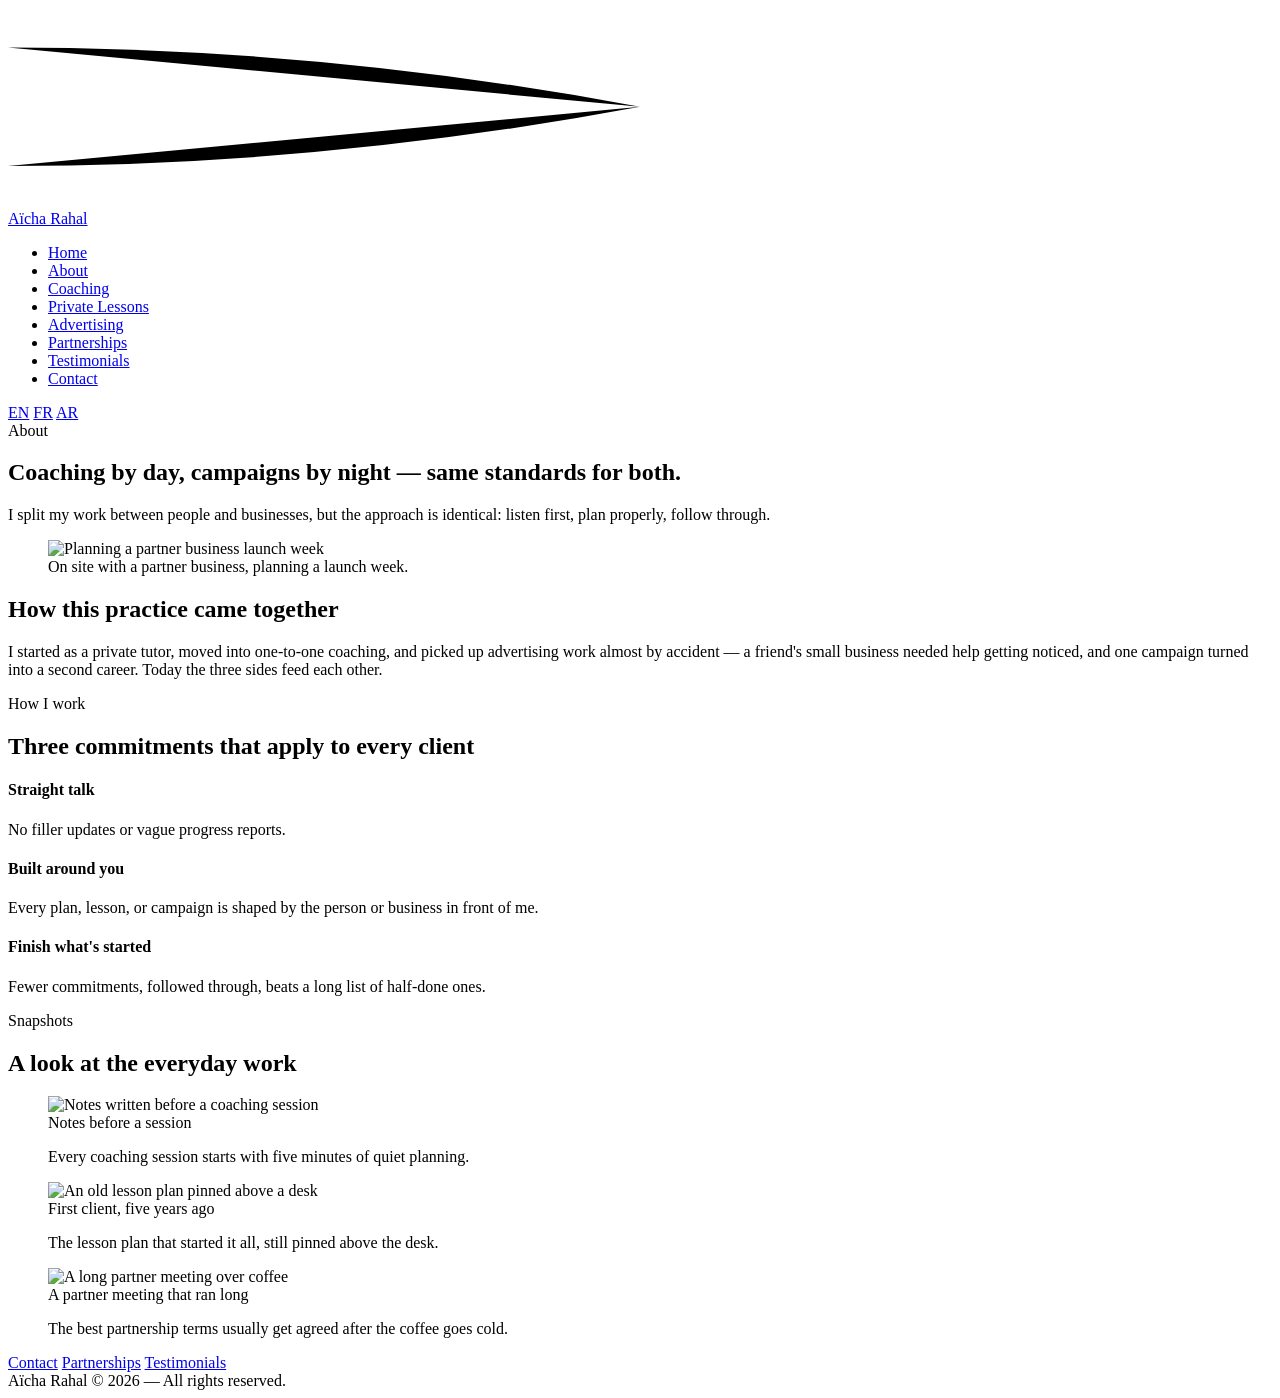
==== about.html @ 4dcd5761 "Add files via upload" ====
<!DOCTYPE html>
<html lang="en">
<head>
<meta charset="UTF-8">
<meta name="viewport" content="width=device-width, initial-scale=1.0">
<title>About — Coach Aymen</title>
<link rel="preconnect" href="https://fonts.googleapis.com">
<link href="https://fonts.googleapis.com/css2?family=Fraunces:opsz,wght@9..144,400;9..144,600;9..144,700&family=Inter:wght@400;500;600;700&family=Cairo:wght@400;600;700&family=Amiri:wght@400;700&display=swap" rel="stylesheet">
<link rel="stylesheet" href="css/style.css">
</head>
<body>
<header class="site-header">
  <div class="nav-row">
    <a class="brand" href="index.html" data-internal>
      <svg class="thread-mark" viewBox="0 0 64 10"><path class="t1" d="M0 2 Q16 2 32 5"/><path class="t2" d="M0 5 Q16 5 32 5"/><path class="t3" d="M0 8 Q16 8 32 5"/></svg>
      <span data-i18n="brand">Aïcha Rahal</span>
    </a>
    <ul class="nav-links">
      <li><a href="index.html" data-internal data-i18n="nav.home">Home</a></li>
      <li><a href="about.html" data-internal data-i18n="nav.about">About</a></li>
      <li><a href="coaching.html" data-internal data-i18n="nav.coaching">Coaching</a></li>
      <li><a href="lessons.html" data-internal data-i18n="nav.lessons">Private Lessons</a></li>
      <li><a href="advertising.html" data-internal data-i18n="nav.advertising">Advertising</a></li>
      <li><a href="partnerships.html" data-internal data-i18n="nav.partnerships">Partnerships</a></li>
      <li><a href="testimonials.html" data-internal data-i18n="nav.testimonials">Testimonials</a></li>
      <li><a href="contact.html" data-internal data-i18n="nav.contact">Contact</a></li>
    </ul>
    <div class="lang-switch">
      <a href="#" data-lang="en">EN</a>
      <a href="#" data-lang="fr">FR</a>
      <a href="#" data-lang="ar">AR</a>
    </div>
  </div>
</header>
<section class="hero">
  <div class="container">
    <span class="hero-eyebrow" data-i18n="about.eyebrow">About</span>
    <h1 data-i18n="about.title">Coaching by day, campaigns by night — same standards for both.</h1>
    <p class="lede" data-i18n="about.lede">I split my work between people and businesses, but the approach is identical: listen first, plan properly, follow through.</p>
  </div>
</section>

<section class="block">
  <div class="container split">
    <figure>
      <img src="https://picsum.photos/seed/about-launch/900/700" alt="Planning a partner business launch week">
      <figcaption data-i18n="about.storyCaption">On site with a partner business, planning a launch week.</figcaption>
    </figure>
    <div>
      <h2 data-i18n="about.storyTitle">How this practice came together</h2>
      <p data-i18n="about.storyText">I started as a private tutor, moved into one-to-one coaching, and picked up advertising work almost by accident — a friend's small business needed help getting noticed, and one campaign turned into a second career. Today the three sides feed each other.</p>
    </div>
  </div>
</section>

<section class="block alt">
  <div class="container">
    <div class="section-head">
      <span class="kicker" data-i18n="about.valuesKicker">How I work</span>
      <h2 data-i18n="about.valuesTitle">Three commitments that apply to every client</h2>
    </div>
    <div class="grid-3">
      <div class="category-card"><h4 data-i18n="about.v1">Straight talk</h4><p data-i18n="about.v1t">No filler updates or vague progress reports.</p></div>
      <div class="category-card"><h4 data-i18n="about.v2">Built around you</h4><p data-i18n="about.v2t">Every plan, lesson, or campaign is shaped by the person or business in front of me.</p></div>
      <div class="category-card"><h4 data-i18n="about.v3">Finish what's started</h4><p data-i18n="about.v3t">Fewer commitments, followed through, beats a long list of half-done ones.</p></div>
    </div>
  </div>
</section>

<section class="block">
  <div class="container">
    <div class="section-head">
      <span class="kicker" data-i18n="about.storiesKicker">Snapshots</span>
      <h2 data-i18n="about.storiesTitle">A look at the everyday work</h2>
    </div>
    <div class="story-grid">
      <figure class="story">
        <img src="https://picsum.photos/seed/about-notes/700/500" alt="Notes written before a coaching session">
        <figcaption><div class="story-title" data-i18n="about.s1title">Notes before a session</div><p class="story-text" data-i18n="about.s1text">Every coaching session starts with five minutes of quiet planning.</p></figcaption>
      </figure>
      <figure class="story">
        <img src="https://picsum.photos/seed/about-first-client/700/500" alt="An old lesson plan pinned above a desk">
        <figcaption><div class="story-title" data-i18n="about.s2title">First client, five years ago</div><p class="story-text" data-i18n="about.s2text">The lesson plan that started it all, still pinned above the desk.</p></figcaption>
      </figure>
      <figure class="story">
        <img src="https://picsum.photos/seed/about-coffee/700/500" alt="A long partner meeting over coffee">
        <figcaption><div class="story-title" data-i18n="about.s3title">A partner meeting that ran long</div><p class="story-text" data-i18n="about.s3text">The best partnership terms usually get agreed after the coffee goes cold.</p></figcaption>
      </figure>
    </div>
  </div>
</section>
<footer class="site-footer">
  <div class="container footer-row">
    <div class="footer-links">
      <a href="contact.html" data-internal data-i18n="nav.contact">Contact</a>
      <a href="partnerships.html" data-internal data-i18n="nav.partnerships">Partnerships</a>
      <a href="testimonials.html" data-internal data-i18n="nav.testimonials">Testimonials</a>
    </div>
    <div class="copyright"><span data-i18n="brand">Aïcha Rahal</span> &copy; 2026 &mdash; <span data-i18n="footer.rights">All rights reserved.</span></div>
  </div>
</footer>

<script src="js/translations.js"></script>
<script src="js/main.js"></script>
</body>
</html>
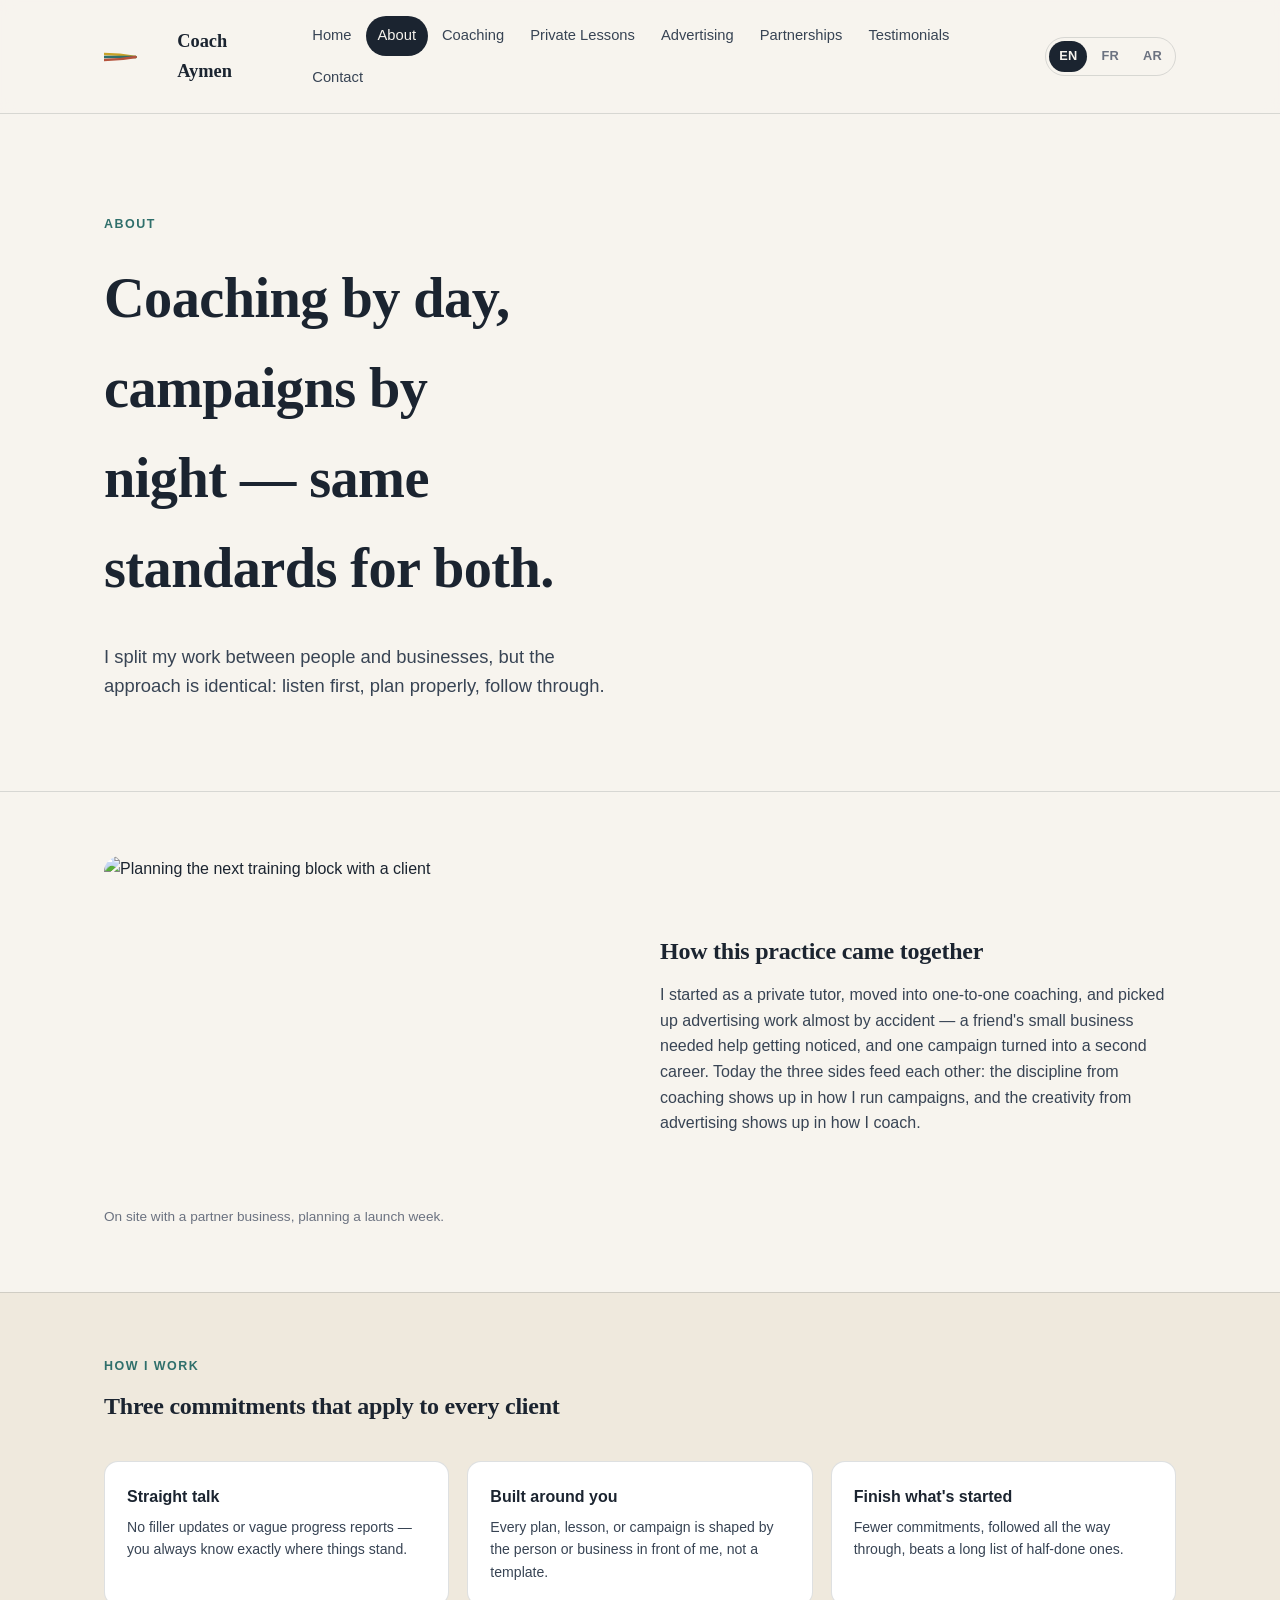
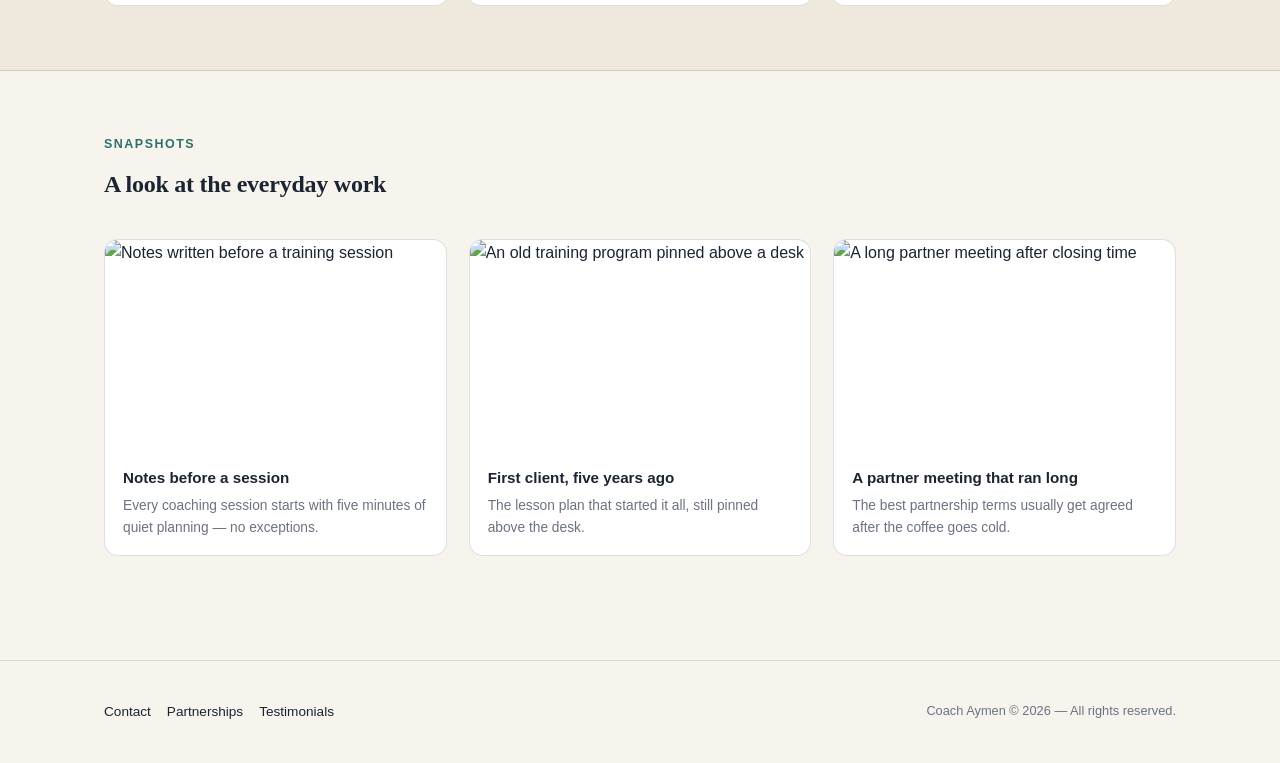
==== commit b55cf081: "Add files via upload" ====
--- a/about.html
+++ b/about.html
@@ -43,7 +43,7 @@
 <section class="block">
   <div class="container split">
     <figure>
-      <img src="https://picsum.photos/seed/about-launch/900/700" alt="Planning a partner business launch week">
+      <img src="https://picsum.photos/seed/gym-planning-block/900/700" alt="Planning the next training block with a client">
       <figcaption data-i18n="about.storyCaption">On site with a partner business, planning a launch week.</figcaption>
     </figure>
     <div>
@@ -75,15 +75,15 @@
     </div>
     <div class="story-grid">
       <figure class="story">
-        <img src="https://picsum.photos/seed/about-notes/700/500" alt="Notes written before a coaching session">
+        <img src="https://picsum.photos/seed/gym-session-notes/700/500" alt="Notes written before a training session">
         <figcaption><div class="story-title" data-i18n="about.s1title">Notes before a session</div><p class="story-text" data-i18n="about.s1text">Every coaching session starts with five minutes of quiet planning.</p></figcaption>
       </figure>
       <figure class="story">
-        <img src="https://picsum.photos/seed/about-first-client/700/500" alt="An old lesson plan pinned above a desk">
+        <img src="https://picsum.photos/seed/gym-first-program/700/500" alt="An old training program pinned above a desk">
         <figcaption><div class="story-title" data-i18n="about.s2title">First client, five years ago</div><p class="story-text" data-i18n="about.s2text">The lesson plan that started it all, still pinned above the desk.</p></figcaption>
       </figure>
       <figure class="story">
-        <img src="https://picsum.photos/seed/about-coffee/700/500" alt="A long partner meeting over coffee">
+        <img src="https://picsum.photos/seed/gym-partner-meeting/700/500" alt="A long partner meeting after closing time">
         <figcaption><div class="story-title" data-i18n="about.s3title">A partner meeting that ran long</div><p class="story-text" data-i18n="about.s3text">The best partnership terms usually get agreed after the coffee goes cold.</p></figcaption>
       </figure>
     </div>
--- a/css/style.css
+++ b/css/style.css
@@ -0,0 +1,217 @@
+/* =========================================================
+   DESIGN TOKENS
+   Subject: a coach who works three paths at once —
+   life coaching, private lessons, and business advertising
+   / partnerships. Signature motif: three threads that run
+   separately through the site and meet at each page's hero.
+   ========================================================= */
+:root{
+  --ink:      #1B2430;
+  --ink-soft: #384454;
+  --paper:    #F7F4EE;
+  --paper-2:  #EFE9DD;
+  --gold:     #C9A227;
+  --teal:     #2F6F6B;
+  --clay:     #B5533C;
+  --slate:    #6B7280;
+  --line:     rgba(27,36,48,0.14);
+  --shadow:   0 10px 30px rgba(27,36,48,0.10);
+
+  --font-display: "Fraunces", "Amiri", serif;
+  --font-body:    "Inter", "Cairo", sans-serif;
+  --font-ar:      "Cairo", "Inter", sans-serif;
+
+  --maxw: 1120px;
+}
+
+*{ box-sizing:border-box; }
+html,body{ margin:0; padding:0; }
+body{
+  background:var(--paper);
+  color:var(--ink);
+  font-family:var(--font-body);
+  font-size:16px;
+  line-height:1.6;
+  -webkit-font-smoothing:antialiased;
+}
+html[dir="rtl"] body{ font-family:var(--font-ar); }
+
+img{ max-width:100%; display:block; }
+a{ color:inherit; text-decoration:none; }
+h1,h2,h3{ font-family:var(--font-display); font-weight:600; margin:0 0 .5em; letter-spacing:-0.01em; }
+p{ margin:0 0 1em; color:var(--ink-soft); }
+.container{ max-width:var(--maxw); margin:0 auto; padding:0 24px; }
+
+/* Reduced motion respect */
+@media (prefers-reduced-motion: reduce){
+  *{ animation:none !important; transition:none !important; }
+}
+
+/* ---------- Signature: three-thread mark ---------- */
+.thread-mark{ display:block; height:10px; width:64px; }
+.thread-mark path{ fill:none; stroke-width:2.4; stroke-linecap:round; }
+.thread-mark .t1{ stroke:var(--gold); }
+.thread-mark .t2{ stroke:var(--teal); }
+.thread-mark .t3{ stroke:var(--clay); }
+
+/* ---------- Header / Nav ---------- */
+.site-header{
+  position:sticky; top:0; z-index:50;
+  background:rgba(247,244,238,0.92);
+  backdrop-filter:blur(8px);
+  border-bottom:1px solid var(--line);
+}
+.nav-row{
+  display:flex; align-items:center; justify-content:space-between;
+  padding:16px 24px; max-width:var(--maxw); margin:0 auto; gap:16px;
+}
+.brand{ display:flex; align-items:center; gap:10px; font-family:var(--font-display); font-size:1.15rem; font-weight:600; }
+.nav-links{ display:flex; flex-wrap:wrap; gap:2px; list-style:none; margin:0; padding:0; }
+.nav-links a{
+  display:inline-block; padding:8px 12px; border-radius:999px; font-size:.92rem;
+  color:var(--ink-soft); transition:background .15s, color .15s;
+}
+.nav-links a:hover, .nav-links a.active{ background:var(--ink); color:var(--paper); }
+.lang-switch{ display:flex; gap:4px; border:1px solid var(--line); border-radius:999px; padding:3px; }
+.lang-switch a{
+  padding:5px 10px; border-radius:999px; font-size:.8rem; font-weight:600; letter-spacing:.02em; color:var(--slate);
+}
+.lang-switch a.active{ background:var(--ink); color:var(--paper); }
+.nav-toggle{ display:none; }
+
+@media (max-width: 880px){
+  .nav-row{ flex-wrap:wrap; }
+  .nav-links{ order:3; width:100%; padding-top:8px; border-top:1px solid var(--line); margin-top:8px; }
+}
+
+/* ---------- Hero ---------- */
+.hero{
+  position:relative; overflow:hidden;
+  padding:96px 0 72px;
+  border-bottom:1px solid var(--line);
+}
+.hero .container{ position:relative; z-index:2; }
+.hero-eyebrow{
+  display:inline-flex; align-items:center; gap:8px;
+  font-size:.78rem; letter-spacing:.12em; text-transform:uppercase;
+  color:var(--teal); font-weight:700; margin-bottom:18px;
+}
+.hero h1{ font-size:clamp(2.1rem, 4.4vw, 3.6rem); max-width:16ch; }
+.hero .lede{ font-size:1.15rem; max-width:52ch; }
+.hero-threads{
+  position:absolute; inset:0; z-index:1; opacity:.5; pointer-events:none;
+}
+
+.cta-row{ display:flex; gap:14px; flex-wrap:wrap; margin-top:28px; }
+.btn{
+  display:inline-flex; align-items:center; gap:8px;
+  padding:13px 22px; border-radius:10px; font-weight:600; font-size:.95rem;
+  border:1px solid transparent; cursor:pointer; transition:transform .15s, box-shadow .15s;
+}
+.btn:hover{ transform:translateY(-1px); }
+.btn-primary{ background:var(--ink); color:var(--paper); }
+.btn-primary:hover{ box-shadow:var(--shadow); }
+.btn-outline{ background:transparent; color:var(--ink); border-color:var(--ink); }
+
+/* ---------- Pillar cards (home) ---------- */
+.pillars{ display:grid; grid-template-columns:repeat(3,1fr); gap:20px; padding:64px 0; }
+@media (max-width:880px){ .pillars{ grid-template-columns:1fr; } }
+.pillar-card{
+  display:block; background:#fff; border:1px solid var(--line); border-radius:16px; padding:28px;
+  transition:transform .18s, box-shadow .18s, border-color .18s; cursor:pointer;
+}
+.pillar-card:hover{ transform:translateY(-3px); box-shadow:var(--shadow); border-color:var(--ink); }
+.pillar-card .tag{ font-size:.72rem; text-transform:uppercase; letter-spacing:.1em; font-weight:700; }
+.pillar-card.c1 .tag{ color:var(--gold); }
+.pillar-card.c2 .tag{ color:var(--teal); }
+.pillar-card.c3 .tag{ color:var(--clay); }
+.pillar-card h3{ font-size:1.35rem; margin-top:8px; }
+.pillar-card a.more{ font-weight:600; font-size:.9rem; pointer-events:none; }
+.pillar-card .more::after{ content:" →"; }
+html[dir="rtl"] .pillar-card .more::after{ content:" ←"; }
+
+/* Clickable category / package / type cards */
+a.category-card, a.pkg-card{
+  display:block; text-decoration:none; cursor:pointer;
+  transition:transform .18s, box-shadow .18s, border-color .18s;
+}
+a.category-card:hover, a.pkg-card:hover{ transform:translateY(-3px); box-shadow:var(--shadow); border-color:var(--ink); }
+a.category-card .learn, a.pkg-card .learn{ display:inline-block; margin-top:10px; font-size:.82rem; font-weight:700; color:var(--teal); }
+a.category-card .learn::after, a.pkg-card .learn::after{ content:" →"; }
+html[dir="rtl"] a.category-card .learn::after, html[dir="rtl"] a.pkg-card .learn::after{ content:" ←"; }
+
+/* ---------- Section shell ---------- */
+section.block{ padding:64px 0; }
+section.block.alt{ background:var(--paper-2); border-top:1px solid var(--line); border-bottom:1px solid var(--line); }
+.section-head{ max-width:60ch; margin-bottom:36px; }
+.section-head .kicker{ font-size:.78rem; text-transform:uppercase; letter-spacing:.12em; font-weight:700; color:var(--teal); margin-bottom:10px; display:block; }
+
+/* ---------- Story image blocks ---------- */
+.story-grid{ display:grid; grid-template-columns:repeat(3,1fr); gap:22px; }
+@media (max-width:880px){ .story-grid{ grid-template-columns:1fr 1fr; } }
+@media (max-width:560px){ .story-grid{ grid-template-columns:1fr; } }
+figure.story{
+  margin:0; background:#fff; border:1px solid var(--line); border-radius:14px; overflow:hidden;
+}
+figure.story img{ width:100%; height:210px; object-fit:cover; }
+figure.story figcaption{ padding:16px 18px; }
+figure.story figcaption .story-title{ font-weight:700; font-size:.95rem; margin-bottom:4px; }
+figure.story figcaption .story-text{ font-size:.86rem; color:var(--slate); margin:0; }
+
+/* Editorial split image (about/coaching pages) */
+.split{ display:grid; grid-template-columns:1fr 1fr; gap:40px; align-items:center; }
+@media (max-width:880px){ .split{ grid-template-columns:1fr; } }
+.split figure{ margin:0; }
+.split figure img{ border-radius:16px; width:100%; height:340px; object-fit:cover; }
+.split figure figcaption{ margin-top:10px; font-size:.85rem; color:var(--slate); }
+
+/* ---------- Category / list grids ---------- */
+.grid-3{ display:grid; grid-template-columns:repeat(3,1fr); gap:18px; }
+.grid-2{ display:grid; grid-template-columns:1fr 1fr; gap:18px; }
+@media (max-width:880px){ .grid-3{ grid-template-columns:1fr 1fr; } .grid-2{ grid-template-columns:1fr; } }
+@media (max-width:560px){ .grid-3{ grid-template-columns:1fr; } }
+.category-card{ background:#fff; border:1px solid var(--line); border-radius:14px; padding:22px; }
+.category-card h4{ font-family:var(--font-body); font-weight:700; font-size:1rem; margin:0 0 6px; }
+.category-card p{ font-size:.88rem; margin:0; }
+
+/* Pricing / package cards */
+.pkg-card{ background:#fff; border:1px solid var(--line); border-radius:16px; padding:26px; position:relative; }
+.pkg-card.featured{ border-color:var(--gold); box-shadow:var(--shadow); }
+.pkg-card .price{ font-family:var(--font-display); font-size:1.9rem; margin:6px 0 12px; }
+.pkg-card ul{ padding-inline-start:20px; margin:0 0 18px; font-size:.9rem; color:var(--ink-soft); }
+.pkg-card li{ margin-bottom:6px; }
+
+/* Testimonials */
+.quote-card{ background:#fff; border:1px solid var(--line); border-radius:16px; padding:26px; }
+.quote-card p.quote{ font-family:var(--font-display); font-size:1.1rem; color:var(--ink); }
+.quote-who{ display:flex; align-items:center; gap:12px; margin-top:14px; }
+.quote-who img{ width:44px; height:44px; border-radius:999px; object-fit:cover; }
+.quote-who .name{ font-weight:700; font-size:.9rem; }
+.quote-who .role{ font-size:.8rem; color:var(--slate); }
+
+/* Partners strip */
+.partner-strip{ display:flex; flex-wrap:wrap; gap:14px; }
+.partner-chip{
+  border:1px solid var(--line); border-radius:999px; padding:9px 16px; font-size:.85rem; font-weight:600; background:#fff;
+}
+
+/* Contact form */
+.form-shell{ background:#fff; border:1px solid var(--line); border-radius:16px; padding:32px; max-width:640px; }
+.field{ margin-bottom:18px; }
+.field label{ display:block; font-size:.85rem; font-weight:600; margin-bottom:6px; }
+.field input, .field select, .field textarea{
+  width:100%; padding:12px 14px; border-radius:10px; border:1px solid var(--line);
+  font-family:var(--font-body); font-size:.95rem; background:var(--paper);
+}
+html[dir="rtl"] .field input, html[dir="rtl"] .field select, html[dir="rtl"] .field textarea{ font-family:var(--font-ar); }
+.field textarea{ resize:vertical; min-height:120px; }
+
+/* Footer */
+.site-footer{ border-top:1px solid var(--line); padding:40px 0; margin-top:40px; }
+.footer-row{ display:flex; justify-content:space-between; flex-wrap:wrap; gap:16px; align-items:center; }
+.footer-links{ display:flex; gap:16px; flex-wrap:wrap; font-size:.85rem; }
+.copyright{ font-size:.8rem; color:var(--slate); }
+
+/* RTL mirroring adjustments */
+html[dir="rtl"] .thread-mark{ transform:scaleX(-1); }
+html[dir="rtl"] .cta-row{ direction:rtl; }
